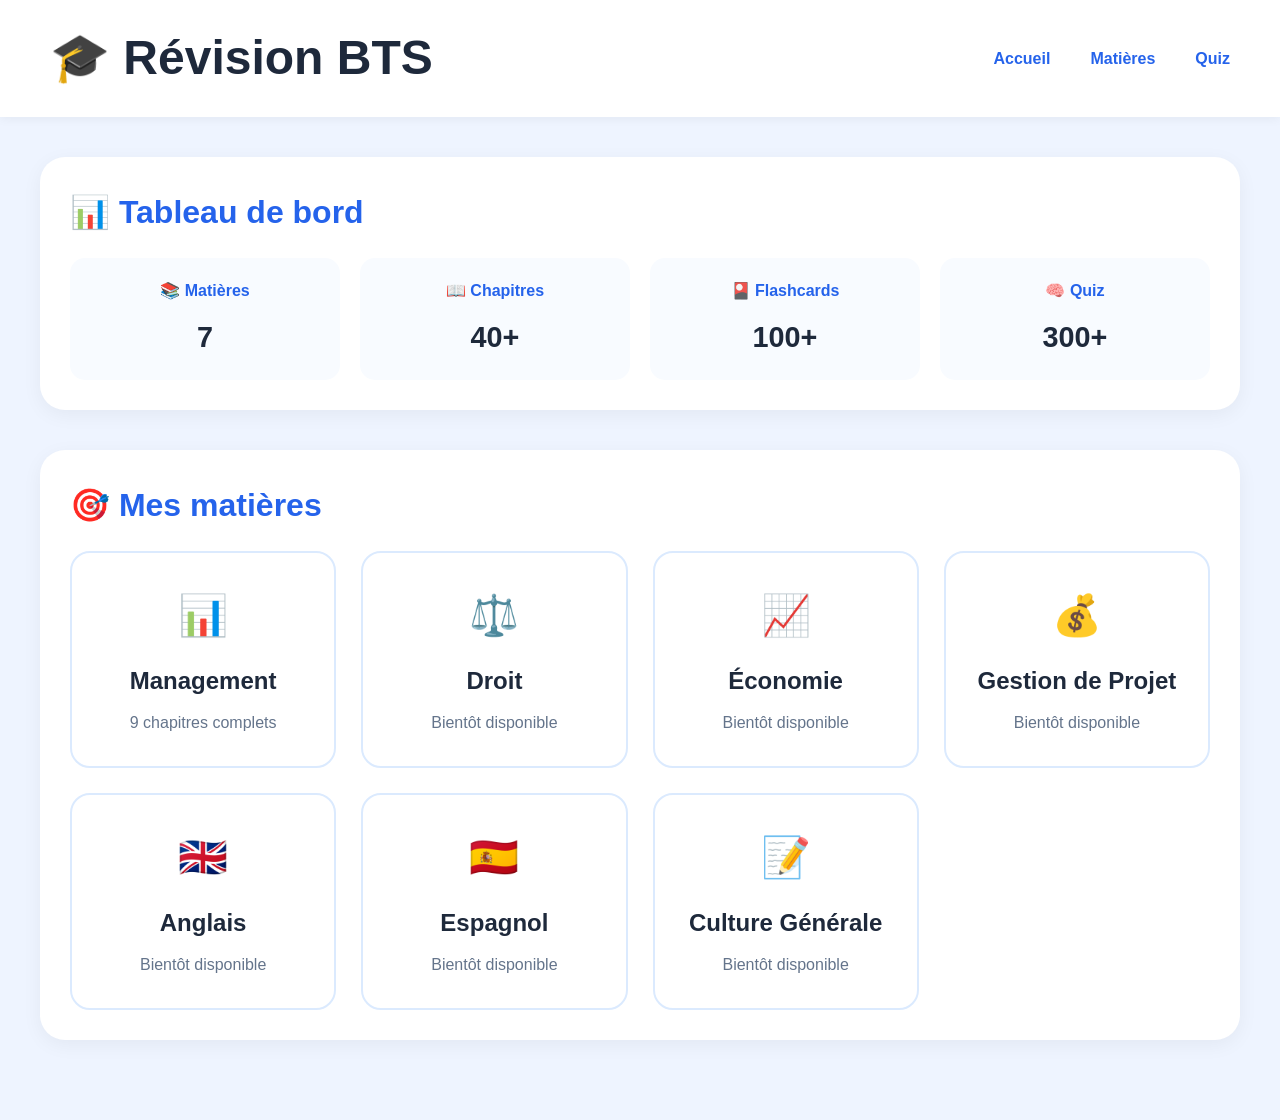
==== index.html @ 40e0729a "Add files via upload" ====
<!DOCTYPE html>
<html lang="fr">

<head>

<meta charset="UTF-8">
<meta name="viewport" content="width=device-width, initial-scale=1.0">

<title>Révision BTS</title>

<link rel="stylesheet" href="style.css">

</head>

<body class="home-page">

<!-- ==========================
     NAVBAR
========================== -->

<nav class="navbar">

<div class="logo">
🎓 Révision BTS
</div>

<div class="nav-links">
<a href="index.html">Accueil</a>
<a href="#matieres">Matières</a>
<a href="quiz.html">Quiz</a>
</div>

</nav>

<!-- ==========================
     CONTENU
========================== -->

<main>

<!-- ==========================
     TABLEAU DE BORD
========================== -->

<div class="card dashboard-card" id="dashboard">

<h2>📊 Tableau de bord</h2>

<div class="stats">

<div class="stat">
<h3>📚 Matières</h3>
<p>7</p>
</div>

<div class="stat">
<h3>📖 Chapitres</h3>
<p>40+</p>
</div>

<div class="stat">
<h3>🎴 Flashcards</h3>
<p>100+</p>
</div>

<div class="stat">
<h3>🧠 Quiz</h3>
<p>300+</p>
</div>

</div>

</div>

<!-- ==========================
     MATIERES
========================== -->

<div class="card" id="matieres">

<h2>🎯 Mes matières</h2>

<div class="matiere-grid">

<a href="management.html" class="matiere">

<div class="icon">📊</div>

<h3>Management</h3>

<p>9 chapitres complets</p>

</a>

<a href="droit.html" class="matiere">

<div class="icon">⚖️</div>

<h3>Droit</h3>

<p>Bientôt disponible</p>

</a>

<a href="economie.html" class="matiere">

<div class="icon">📈</div>

<h3>Économie</h3>

<p>Bientôt disponible</p>

</a>

<a href="gestiondeprojet.html" class="matiere">

<div class="icon">💰</div>

<h3>Gestion de Projet</h3>

<p>Bientôt disponible</p>

</a>

<a href="anglais.html" class="matiere">

<div class="icon">🇬🇧</div>

<h3>Anglais</h3>

<p>Bientôt disponible</p>

</a>

<a href="espagnol.html" class="matiere">

<div class="icon">🇪🇸</div>

<h3>Espagnol</h3>

<p>Bientôt disponible</p>

</a>

<a href="culturegenerale.html" class="matiere">

<div class="icon">📝</div>

<h3>Culture Générale</h3>

<p>Bientôt disponible</p>

</a>

</div>

</div>

</main>

</body>

</html>
---- style.css ----
/* ==================================
   RESET
================================== */

*{
margin:0;
padding:0;
box-sizing:border-box;
}

html{
scroll-behavior:smooth;
}

/* ==================================
   BODY
================================== */

body{
font-family:'Inter',sans-serif;
background:#eef4ff;
color:#1e293b;
line-height:1.6;
}

/* ==================================
   NAVBAR
================================== */

.navbar{
display:flex;
justify-content:space-between;
align-items:center;

padding:20px 40px;

background:white;

box-shadow:0 2px 10px rgba(0,0,0,.05);

position:sticky;
top:0;
z-index:1000;
}

.logo{
font-size:2rem;
font-weight:700;
color:#1e293b;
}

.nav-links{
display:flex;
gap:30px;
}

.nav-links a{
text-decoration:none;
font-weight:600;
color:#2563eb;
transition:.3s;
}

.nav-links a:hover{
color:#1d4ed8;
}

/* ==================================
   CONTENU PRINCIPAL
================================== */

main{
max-width:1300px;
margin:auto;
padding:30px;
}

/* ==================================
   HERO ACCUEIL
================================== */

.hero{
background:white;

padding:50px;

border-radius:25px;

text-align:center;

margin-bottom:35px;

box-shadow:0 5px 20px rgba(0,0,0,.05);
}

.hero h1{
font-size:3rem;
margin-bottom:10px;
color:#2563eb;
}

.hero p{
color:#64748b;
font-size:1.1rem;
}

.hero button{
margin-top:20px;

padding:14px 25px;

background:#2563eb;
color:white;

border:none;
border-radius:12px;

cursor:pointer;

font-weight:600;
}

.hero button:hover{
background:#1d4ed8;
}

/* ==================================
   CARTES GENERALES
================================== */

.card{
background:white;

padding:25px;

border-radius:20px;

margin-bottom:30px;

box-shadow:0 5px 20px rgba(0,0,0,.05);
}

.card h2{
font-size:2rem;
margin-bottom:20px;
color:#2563eb;
}

/* ==================================
   TABLEAU DE BORD
================================== */

.stats{
display:grid;
grid-template-columns:repeat(4,1fr);
gap:20px;
}

.stat{
background:#f8fbff;

padding:20px;

border-radius:15px;

text-align:center;
}

.stat h3{
font-size:1rem;
margin-bottom:8px;
color:#2563eb;
}

.stat p{
font-size:1.8rem;
font-weight:700;
}

/* ==================================
   MATIERES
================================== */

.matiere-grid{
display:grid;
grid-template-columns:
repeat(auto-fit,minmax(220px,1fr));

gap:20px;
}

.matiere{
background:white;

border:2px solid #dbeafe;

padding:25px;

border-radius:18px;

text-decoration:none;

color:#1e293b;

text-align:center;

transition:.3s;
}

.matiere:hover{
transform:translateY(-4px);

box-shadow:
0 10px 20px rgba(37,99,235,.1);
}

.icon{
font-size:2rem;
margin-bottom:10px;
}

.matiere h3{
margin:10px 0;
font-size:1.2rem;
}

.matiere p{
color:#64748b;
font-size:.95rem;
}

/* ==================================
   TITRE MATIERE
================================== */

.section-title{
background:linear-gradient(
135deg,
#2563eb,
#60a5fa
);

padding:30px 40px;

border-radius:20px;

margin-bottom:30px;

color:white;
}

.section-title span{
font-size:.9rem;
opacity:.9;
letter-spacing:1px;
}

.section-title h1{
font-size:2.8rem;
margin:8px 0;
color:white;
}

.section-title p{
font-size:1rem;
}

/* ==================================
   CHAPITRES
================================== */

.chapter-grid{
display:grid;

grid-template-columns:
repeat(auto-fit,minmax(320px,1fr));

gap:20px;
}

.chapter-card{
background:white;

padding:22px;

border-radius:18px;

border:2px solid #dbeafe;

text-decoration:none;

color:#1e293b;

transition:.3s;

box-shadow:
0 3px 12px rgba(0,0,0,.05);
}

.chapter-card:hover{
transform:translateY(-4px);

border-color:#2563eb;
}

.chapter-number{
font-size:.85rem;
font-weight:700;
color:#2563eb;
margin-bottom:10px;
}

.chapter-card h3{
font-size:1.3rem;
line-height:1.4;
margin-bottom:12px;
}

.chapter-card p{
font-size:.95rem;
line-height:1.5;
color:#64748b;
margin-bottom:15px;
}

.chapter-badge{
display:inline-block;

padding:6px 12px;

background:#dbeafe;

color:#2563eb;

border-radius:20px;

font-size:.8rem;

font-weight:600;
}

/* ==================================
   FLASHCARDS
================================== */

.flash{
background:white;

padding:20px;

border-radius:15px;

border:2px solid #dbeafe;

margin-bottom:15px;
}

.flash:hover{
background:#eff6ff;
}

/* ==================================
   QUIZ
================================== */

.quiz-question{
background:white;

padding:20px;

border-radius:15px;

margin-bottom:20px;
}

.quiz-btn{
width:100%;

padding:12px;

margin-top:10px;

border:none;

border-radius:10px;

background:#dbeafe;

cursor:pointer;
}

.quiz-btn:hover{
background:#bfdbfe;
}

.good{
background:#22c55e !important;
color:white;
}

.bad{
background:#ef4444 !important;
color:white;
}

/* ==================================
   MEMO
================================== */

.memo{
background:#eff6ff;

border-left:5px solid #2563eb;

padding:20px;

border-radius:12px;

margin:20px 0;
}

/* ==================================
   TABLEAUX
================================== */

table{
width:100%;
border-collapse:collapse;
margin-top:20px;
}

th{
background:#2563eb;
color:white;
padding:12px;
text-align:left;
}

td{
padding:12px;
border-bottom:1px solid #dbeafe;
background:white;
}

/* ==================================
   BOUTON RETOUR
================================== */

.back-btn{
display:inline-block;

padding:10px 18px;

background:#2563eb;
color:white;

text-decoration:none;

border-radius:10px;

margin-bottom:20px;
}

/* ==================================
   RESPONSIVE
================================== */

@media(max-width:1000px){

.navbar{
flex-direction:column;
gap:15px;
}

.nav-links{
flex-wrap:wrap;
justify-content:center;
}

.stats{
grid-template-columns:1fr 1fr;
}

}

@media(max-width:700px){

main{
padding:15px;
}

.stats{
grid-template-columns:1fr;
}

.chapter-grid{
grid-template-columns:1fr;
}

.hero h1,
.section-title h1{
font-size:2rem;
}

.logo{
font-size:1.6rem;
}

}

/* ==================================
   PAGE ACCUEIL UNIQUEMENT
================================== */

.home-page main{
max-width:1400px;
margin:auto;
padding:40px;
}

/* NAVBAR */

.home-page .navbar{
padding:20px 50px;
}

.home-page .logo{
font-size:3rem;
font-weight:700;
white-space:nowrap;
}

.home-page .nav-links{
display:flex;
gap:40px;
}

/* HERO */

.home-page .hero{
background:white;

padding:60px;

border-radius:30px;

text-align:center;

margin-bottom:40px;

box-shadow:
0 5px 20px rgba(0,0,0,.05);
}

.home-page .hero h1{
font-size:3.5rem;
color:#2563eb;
margin-bottom:15px;
}

.home-page .hero button{
margin-top:20px;

padding:15px 25px;

background:#2563eb;
color:white;

border:none;

border-radius:12px;

font-weight:600;
cursor:pointer;
}

/* TABLEAU DE BORD */

.home-page .card{
background:white;

padding:30px;

border-radius:25px;

margin-bottom:40px;

box-shadow:
0 5px 20px rgba(0,0,0,.05);
}

.home-page .stats{
display:grid;

grid-template-columns:
repeat(4,1fr);

gap:20px;
}

.home-page .stat{
background:#f8fbff;

padding:20px;

border-radius:15px;

text-align:center;
}

.home-page .stat h3{
font-size:1rem;
color:#2563eb;
margin-bottom:10px;
}

.home-page .stat p{
font-size:1.8rem;
font-weight:700;
}

/* MES MATIERES */

.home-page .matiere-grid{
display:grid;

grid-template-columns:
repeat(auto-fit,minmax(250px,1fr));

gap:25px;
}

.home-page .matiere{
background:white;

border:2px solid #dbeafe;

padding:30px;

border-radius:20px;

text-decoration:none;

color:#1e293b;

text-align:center;

transition:.3s;
}

.home-page .matiere:hover{
transform:translateY(-4px);

box-shadow:
0 10px 25px rgba(37,99,235,.12);
}

.home-page .matiere h3{
font-size:1.5rem;
margin:10px 0;
}

.home-page .matiere p{
font-size:1rem;
color:#64748b;
}

.home-page .icon{
font-size:2.5rem;
margin-bottom:15px;
}

/* ==================================
   PAGE CHAPITRE
================================== */

.chapter-page{
max-width:1100px;
margin:auto;
padding:30px;
}

/* Bannière */

.chapter-hero{
background:linear-gradient(
135deg,
#2563eb,
#60a5fa
);

padding:40px;

border-radius:25px;

color:white;

margin-bottom:30px;
}

.chapter-hero span{
font-size:.9rem;
opacity:.9;
}

.chapter-hero h1{
font-size:2.5rem;
margin-top:10px;
}

/* Cartes de cours */

.course-card{
background:white;

padding:30px;

border-radius:20px;

margin-bottom:25px;

box-shadow:
0 5px 15px rgba(0,0,0,.05);
}

.course-card h2{
color:#2563eb;
margin-bottom:15px;
font-size:1.6rem;
}

.course-card h3{
margin-top:20px;
margin-bottom:10px;
color:#1e293b;
}

.course-card p{
margin-bottom:12px;
}

.course-card ul{
padding-left:25px;
}

.course-card li{
margin-bottom:10px;
}

/* Bloc important */

.memo{
background:#eff6ff;

border-left:5px solid #2563eb;

padding:20px;

border-radius:12px;

margin:20px 0;
}

/* Flashcards */

.flashcard{
background:#f8fbff;

padding:20px;

border-radius:15px;

margin-bottom:15px;

border:2px solid #dbeafe;
}

/* Bouton retour */

.back-btn{
display:inline-block;

margin-bottom:25px;

padding:12px 18px;

background:#2563eb;
color:white;

text-decoration:none;

border-radius:10px;
}
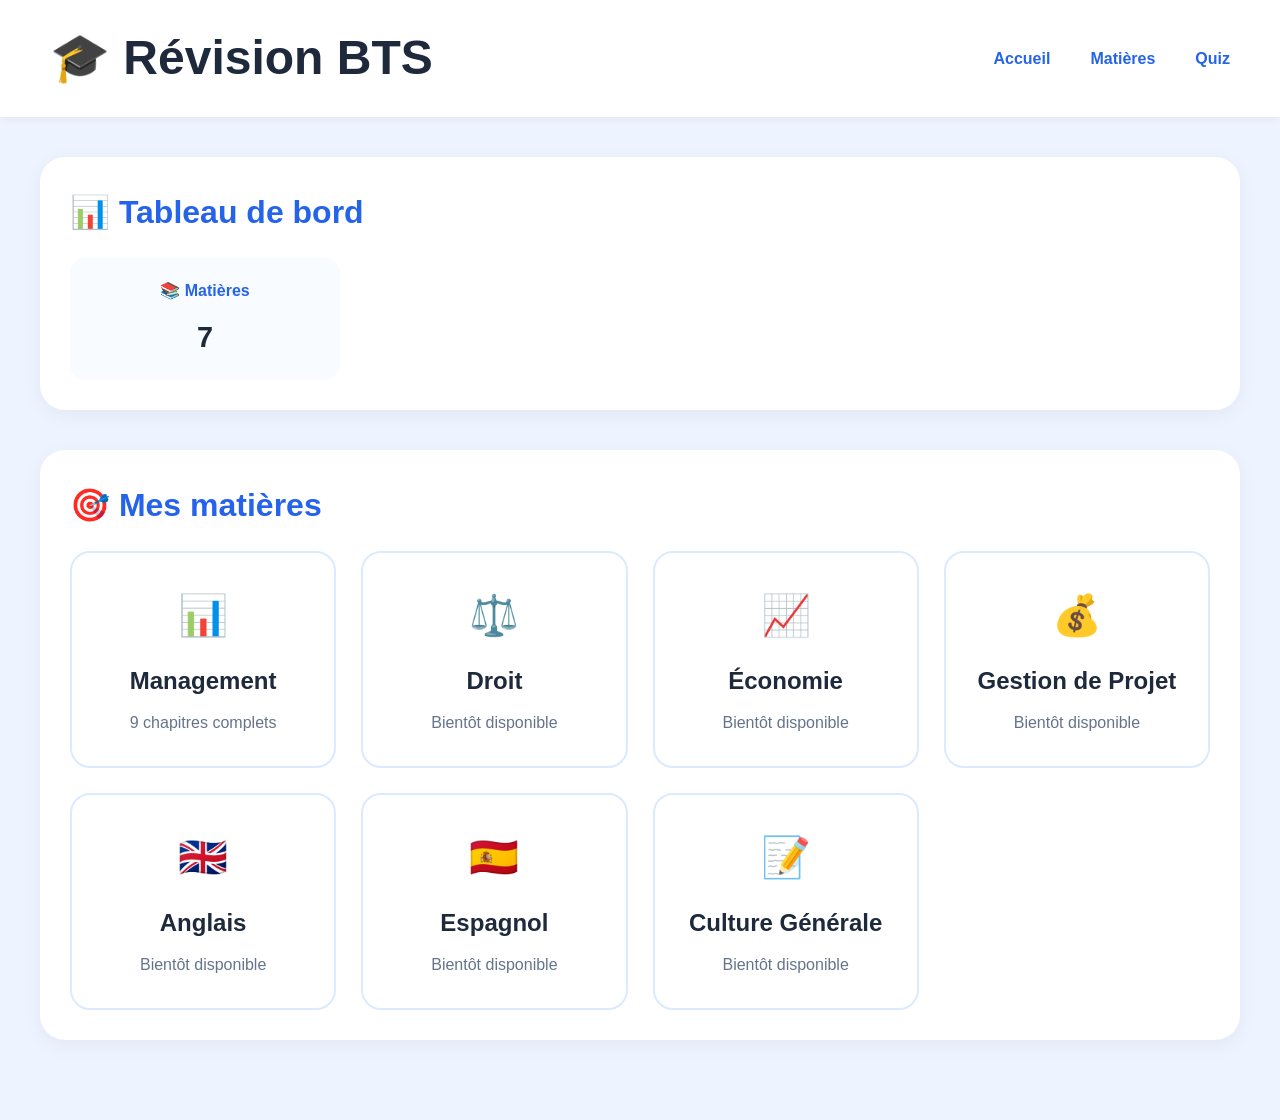
==== commit 0d8e122b: "Update index.html" ====
--- a/index.html
+++ b/index.html
@@ -51,21 +51,6 @@
 <div class="stat">
 <h3>📚 Matières</h3>
 <p>7</p>
-</div>
-
-<div class="stat">
-<h3>📖 Chapitres</h3>
-<p>40+</p>
-</div>
-
-<div class="stat">
-<h3>🎴 Flashcards</h3>
-<p>100+</p>
-</div>
-
-<div class="stat">
-<h3>🧠 Quiz</h3>
-<p>300+</p>
 </div>
 
 </div>
@@ -160,4 +145,4 @@
 
 </body>
 
-</html>+</html>
